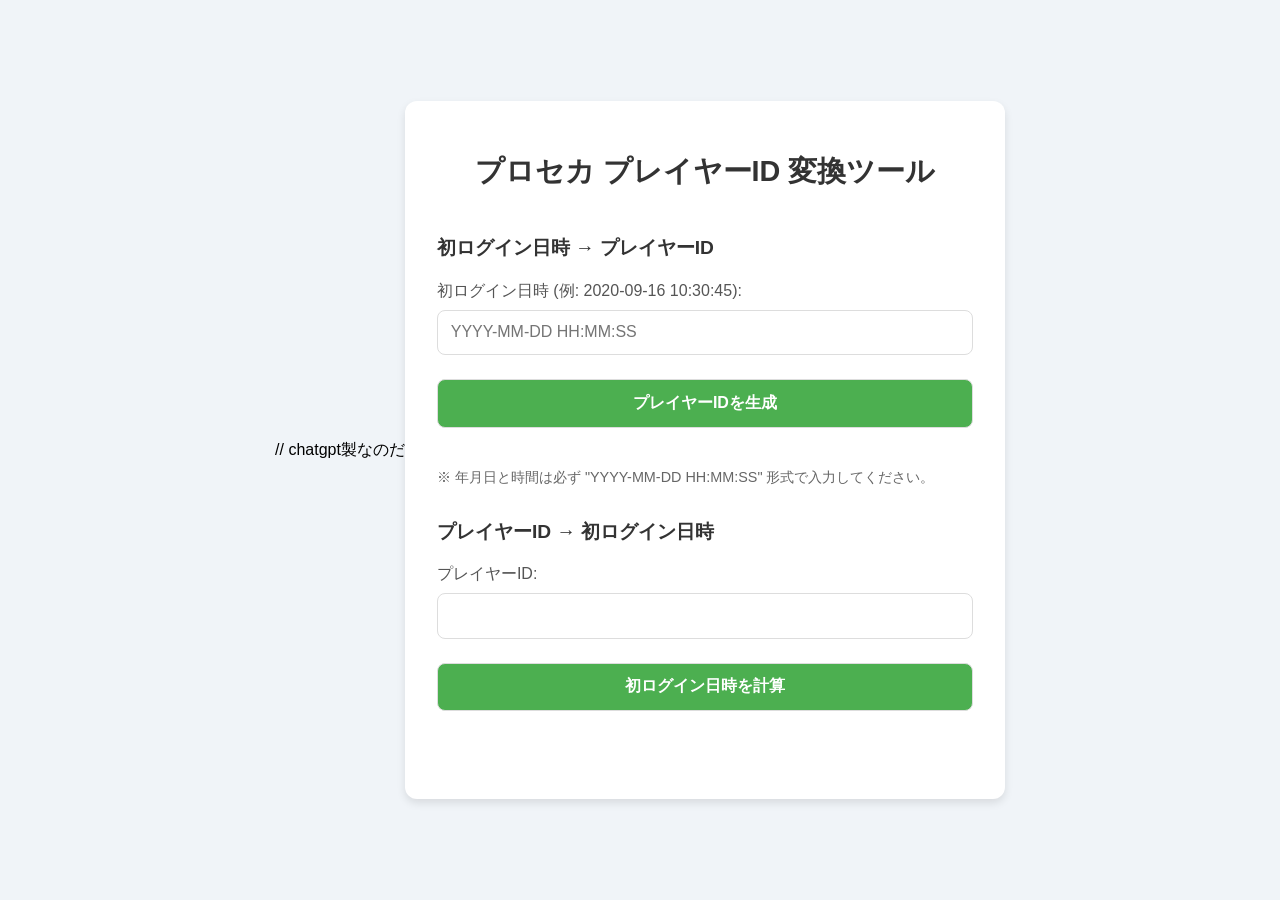
==== test/pjsekaiidgen.html @ 48a757d6 "寿司食いたい" ====
<!DOCTYPE html>
// chatgpt製なのだ
<html lang="ja">
<head>
  <meta charset="UTF-8">
  <meta name="viewport" content="width=device-width, initial-scale=1.0">
  <title>プロセカプレイヤーid変換ツール</title>
  <style>
    body {
      font-family: 'Roboto', sans-serif;
      background-color: #f0f4f8;
      margin: 0;
      padding: 0;
      display: flex;
      justify-content: center;
      align-items: center;
      height: 100vh;
    }

    .container {
      background-color: #ffffff;
      padding: 2em;
      border-radius: 12px;
      box-shadow: 0 4px 8px rgba(0, 0, 0, 0.1);
      width: 100%;
      max-width: 600px;
      box-sizing: border-box;
    }

    h1 {
      text-align: center;
      font-size: 1.8em;
      color: #333;
      margin-bottom: 1.5em;
    }

    h2 {
      font-size: 1.2em;
      color: #333;
      margin-bottom: 1em;
    }

    label {
      font-size: 1em;
      color: #555;
      margin-bottom: 0.5em;
      display: block;
    }

    input, button {
      width: 100%;
      padding: 0.8em;
      font-size: 1em;
      margin-bottom: 1.5em;
      border: 1px solid #ddd;
      border-radius: 8px;
      box-sizing: border-box;
    }

    input:focus, button:focus {
      outline: none;
      border-color: #4CAF50;
    }

    button {
      background-color: #4CAF50;
      color: #fff;
      font-weight: bold;
      cursor: pointer;
      transition: background-color 0.3s ease;
    }

    button:hover {
      background-color: #45a049;
    }

    p {
      font-size: 1em;
      color: #333;
      word-wrap: break-word;
      margin-top: 0.5em;
    }

    .section {
      margin-bottom: 2em;
    }

    .info-text {
      font-size: 0.9em;
      color: #666;
      margin-top: 0.5em;
    }
  </style>
</head>
<body>
  <div class="container">
    <h1>プロセカ プレイヤーID 変換ツール</h1>

    <div class="section">
      <h2>初ログイン日時 → プレイヤーID</h2>
      <label for="loginTime">初ログイン日時 (例: 2020-09-16 10:30:45):</label>
      <input type="text" id="loginTime" placeholder="YYYY-MM-DD HH:MM:SS">
      <button onclick="generatePlayerId()">プレイヤーIDを生成</button>
      <p id="generatedId"></p>
      <p class="info-text">※ 年月日と時間は必ず "YYYY-MM-DD HH:MM:SS" 形式で入力してください。</p>
    </div>

    <div class="section">
      <h2>プレイヤーID → 初ログイン日時</h2>
      <label for="playerId">プレイヤーID:</label>
      <input type="text" id="playerId">
      <button onclick="calculateLoginTime()">初ログイン日時を計算</button>
      <p id="calculatedTime"></p>
    </div>
  </div>

  <script>
    const BASE_TIME = new Date('2020-09-16T01:00:00Z'); // JST 10:00 = UTC 1:00
    const MULTIPLIER = 1000 * 1024 * 4096;

    function generatePlayerId() {
      const input = document.getElementById("loginTime").value;
      if (!input) return;
      const dateParts = input.split(" ");
      if (dateParts.length !== 2) {
        document.getElementById("generatedId").textContent = "無効な形式です。";
        return;
      }
      const date = dateParts[0].split("-");
      const time = dateParts[1].split(":");

      if (date.length !== 3 || time.length !== 3) {
        document.getElementById("generatedId").textContent = "無効な形式です。";
        return;
      }

      const year = parseInt(date[0]);
      const month = parseInt(date[1]) - 1;  // 月は0から始まる
      const day = parseInt(date[2]);
      const hour = parseInt(time[0]);
      const minute = parseInt(time[1]);
      const second = parseInt(time[2]);

      const dateObject = new Date(year, month, day, hour, minute, second);
      const seconds = Math.floor((dateObject - BASE_TIME) / 1000);
      const playerId = BigInt(seconds) * BigInt(MULTIPLIER);
      document.getElementById("generatedId").textContent = `プレイヤーID: ${playerId.toString()}`;
    }

    function calculateLoginTime() {
      const idStr = document.getElementById("playerId").value;
      if (!idStr) return;
      try {
        const id = BigInt(idStr);
        const seconds = id / BigInt(MULTIPLIER);
        const loginTime = new Date(BASE_TIME.getTime() + Number(seconds) * 1000);
        document.getElementById("calculatedTime").textContent = `初ログイン日時: ${loginTime.toLocaleString()}`;
      } catch (e) {
        document.getElementById("calculatedTime").textContent = "無効なIDです。";
      }
    }
  </script>
</body>
</html>
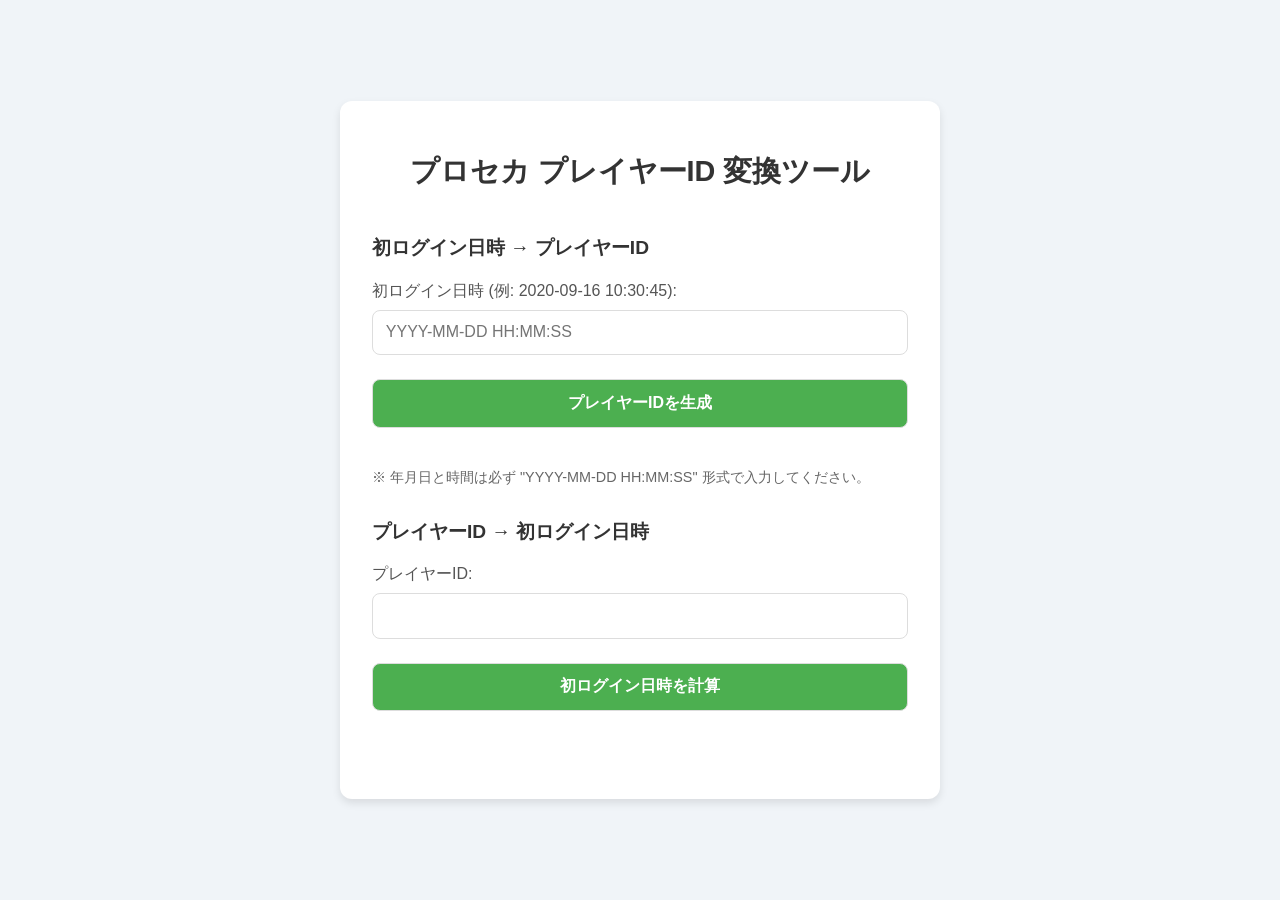
==== commit 39532c96: "あ" ====
--- a/test/pjsekaiidgen.html
+++ b/test/pjsekaiidgen.html
@@ -1,5 +1,5 @@
 <!DOCTYPE html>
-// chatgpt製なのだ
+<!--chatgpt製なのだ-->
 <html lang="ja">
 <head>
   <meta charset="UTF-8">
